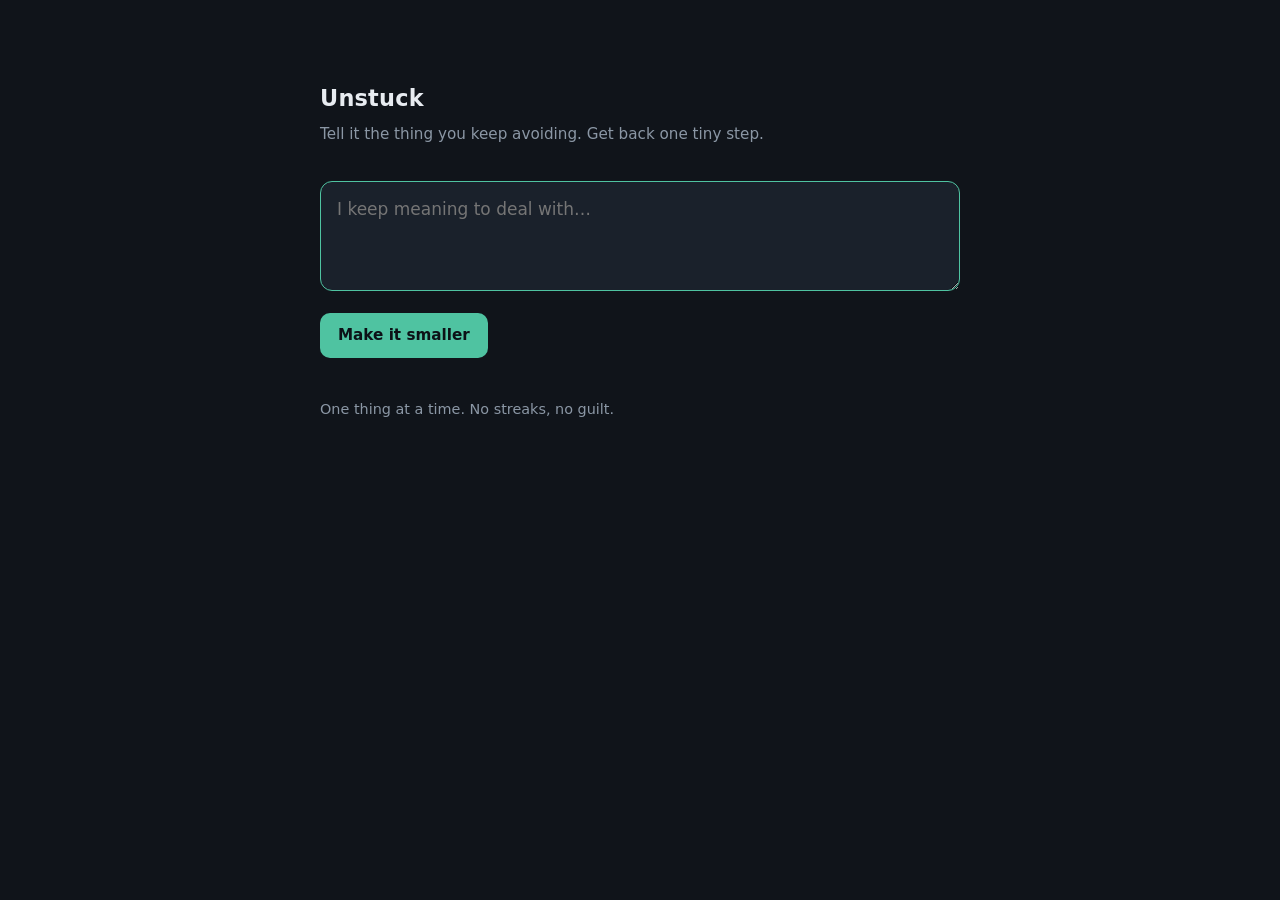
==== public/focus.html @ 2b9aa32b "feat: the Map — graph canvas with AI-proposed operations The graph is now the single source of truth" ====
<!doctype html>
<html lang="en">
<head>
<meta charset="utf-8">
<meta name="viewport" content="width=device-width, initial-scale=1">
<title>Unstuck</title>
<style>
  :root {
    --bg: #10141a;
    --card: #1a212b;
    --ink: #e8ecf1;
    --muted: #8b97a5;
    --accent: #4fc3a1;
    --accent-soft: rgba(79, 195, 161, 0.12);
    --warn: #d9a05b;
  }
  * { box-sizing: border-box; }
  body {
    margin: 0;
    min-height: 100vh;
    background: var(--bg);
    color: var(--ink);
    font: 17px/1.6 "Segoe UI", system-ui, sans-serif;
    display: flex;
    justify-content: center;
  }
  main { width: min(640px, 92vw); padding: 9vh 0 6vh; }
  h1 { font-size: 1.4rem; font-weight: 600; letter-spacing: 0.01em; margin: 0 0 0.3rem; }
  .tagline { color: var(--muted); margin: 0 0 2.2rem; font-size: 0.95rem; }

  textarea {
    width: 100%;
    min-height: 110px;
    resize: vertical;
    background: var(--card);
    color: var(--ink);
    border: 1px solid #2a3442;
    border-radius: 12px;
    padding: 14px 16px;
    font: inherit;
    outline: none;
  }
  textarea:focus { border-color: var(--accent); }

  button {
    font: inherit;
    font-size: 0.95rem;
    border: 0;
    border-radius: 10px;
    padding: 10px 18px;
    cursor: pointer;
    background: var(--accent);
    color: #0c1116;
    font-weight: 600;
  }
  button.secondary { background: #2a3442; color: var(--ink); font-weight: 400; }
  button:disabled { opacity: 0.45; cursor: wait; }
  .row { display: flex; gap: 10px; margin-top: 14px; flex-wrap: wrap; }

  .card {
    background: var(--card);
    border: 1px solid #2a3442;
    border-radius: 14px;
    padding: 22px 24px;
    margin-top: 1.6rem;
    animation: rise 0.35s ease both;
  }
  @keyframes rise { from { opacity: 0; transform: translateY(8px); } to { opacity: 1; transform: none; } }
  .card .label {
    font-size: 0.75rem; text-transform: uppercase; letter-spacing: 0.12em;
    color: var(--accent); margin-bottom: 0.5rem;
  }
  .card.question .label { color: var(--warn); }
  .card p { margin: 0; }
  .not-today {
    margin-top: 0.9rem; padding: 10px 14px; border-radius: 10px;
    background: var(--accent-soft); color: var(--accent); font-size: 0.92rem;
  }
  .error { color: #e07a7a; margin-top: 1rem; font-size: 0.92rem; }
  .hidden { display: none; }
  .quiet { color: var(--muted); font-size: 0.9rem; margin-top: 2.5rem; }
</style>
</head>
<body>
<main>
  <h1>Unstuck</h1>
  <p class="tagline">Tell it the thing you keep avoiding. Get back one tiny step.</p>

  <section id="capture">
    <textarea id="stuck" placeholder="I keep meaning to deal with…" autofocus></textarea>
    <div class="row">
      <button id="go">Make it smaller</button>
    </div>
  </section>

  <section id="step" class="hidden">
    <div class="card" id="card">
      <div class="label" id="card-label"></div>
      <p id="card-text"></p>
      <div class="not-today hidden" id="not-today"></div>
    </div>

    <div class="row hidden" id="action-buttons">
      <button id="did-it">I did it</button>
      <button class="secondary" id="too-big">Still too big</button>
      <button class="secondary" id="start-over">Different thing</button>
    </div>

    <div class="hidden" id="answer-area">
      <div class="row">
        <textarea id="answer" rows="2" placeholder="Your answer…" style="min-height:54px"></textarea>
      </div>
      <div class="row">
        <button id="send-answer">Answer</button>
        <button class="secondary" id="use-default"></button>
      </div>
    </div>

    <div class="row hidden" id="message-buttons">
      <button id="next-one">Give me the next tiny step</button>
      <button class="secondary" id="done-for-now">Done for now</button>
    </div>
  </section>

  <p class="error hidden" id="error"></p>
  <p class="quiet">One thing at a time. No streaks, no guilt.</p>
</main>

<script>
  const $ = (id) => document.getElementById(id);
  let messages = [];
  let busy = false;

  function show(el, on = true) { el.classList.toggle("hidden", !on); }

  function setBusy(on) {
    busy = on;
    document.querySelectorAll("button").forEach((b) => (b.disabled = on));
  }

  async function send(userText) {
    messages.push({ role: "user", content: userText });
    setBusy(true);
    show($("error"), false);
    try {
      const res = await fetch("/api/next-step", {
        method: "POST",
        headers: { "content-type": "application/json" },
        body: JSON.stringify({ messages }),
      });
      const step = await res.json();
      if (!res.ok) throw new Error(step.error || "Something went wrong.");
      messages.push({ role: "assistant", content: JSON.stringify(step) });
      render(step);
    } catch (err) {
      // keep the failed turn out of history so retry is clean
      messages.pop();
      $("error").textContent = err.message;
      show($("error"));
    } finally {
      setBusy(false);
    }
  }

  function render(step) {
    show($("capture"), false);
    show($("step"));
    show($("action-buttons"), false);
    show($("answer-area"), false);
    show($("message-buttons"), false);
    show($("not-today"), false);

    const card = $("card");
    card.className = "card " + step.kind;
    $("card-text").textContent = step.text;

    if (step.kind === "action") {
      $("card-label").textContent = "Your one tiny step";
      if (step.not_today) {
        $("not-today").textContent = step.not_today;
        show($("not-today"));
      }
      show($("action-buttons"));
    } else if (step.kind === "question") {
      $("card-label").textContent = "Quick question";
      $("answer").value = "";
      $("use-default").textContent = step.default
        ? "I don't know — " + step.default
        : "I don't know, you pick";
      show($("answer-area"));
    } else {
      $("card-label").textContent = "Unstuck";
      show($("message-buttons"));
    }
  }

  function reset() {
    messages = [];
    $("stuck").value = "";
    show($("step"), false);
    show($("capture"));
    $("stuck").focus();
  }

  $("go").addEventListener("click", () => {
    const text = $("stuck").value.trim();
    if (text && !busy) send("I'm stuck on this: " + text);
  });
  $("stuck").addEventListener("keydown", (e) => {
    if (e.key === "Enter" && (e.ctrlKey || e.metaKey)) $("go").click();
  });

  $("did-it").addEventListener("click", () => send("I did it."));
  $("too-big").addEventListener("click", () =>
    send("That's still too big. Split it smaller."));
  $("start-over").addEventListener("click", reset);

  $("send-answer").addEventListener("click", () => {
    const a = $("answer").value.trim();
    if (a && !busy) send(a);
  });
  $("use-default").addEventListener("click", () =>
    send("I don't know — go with your default."));

  $("next-one").addEventListener("click", () =>
    send("Give me the next tiny step."));
  $("done-for-now").addEventListener("click", reset);
</script>
</body>
</html>
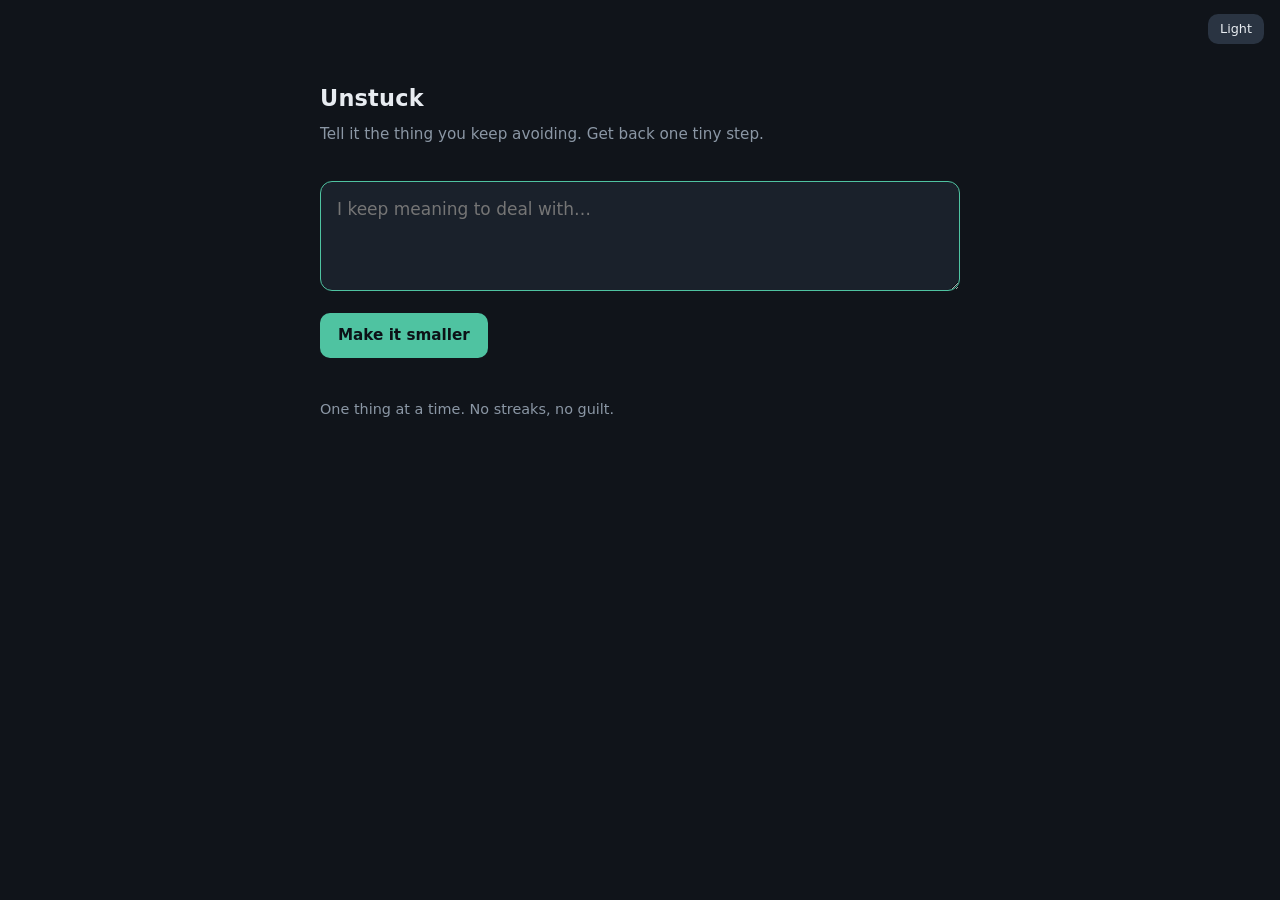
==== commit 758616aa: "feat: full node editing on the Map + light mode everywhere Map inspector is now a real editor: title" ====
--- a/public/focus.html
+++ b/public/focus.html
@@ -4,6 +4,7 @@
 <meta charset="utf-8">
 <meta name="viewport" content="width=device-width, initial-scale=1">
 <title>Unstuck</title>
+<script>if (localStorage.getItem("unstuck.theme") === "light") document.documentElement.classList.add("light");</script>
 <style>
   :root {
     --bg: #10141a;
@@ -13,6 +14,19 @@
     --accent: #4fc3a1;
     --accent-soft: rgba(79, 195, 161, 0.12);
     --warn: #d9a05b;
+    --line: #2a3442;
+    color-scheme: dark;
+  }
+  html.light {
+    --bg: #eef2f5;
+    --card: #ffffff;
+    --ink: #1c2733;
+    --muted: #5f6e7d;
+    --accent: #1f9d7e;
+    --accent-soft: rgba(31, 157, 126, 0.12);
+    --warn: #b87b2e;
+    --line: #d4dde4;
+    color-scheme: light;
   }
   * { box-sizing: border-box; }
   body {
@@ -34,7 +48,7 @@
     resize: vertical;
     background: var(--card);
     color: var(--ink);
-    border: 1px solid #2a3442;
+    border: 1px solid var(--line);
     border-radius: 12px;
     padding: 14px 16px;
     font: inherit;
@@ -53,13 +67,14 @@
     color: #0c1116;
     font-weight: 600;
   }
-  button.secondary { background: #2a3442; color: var(--ink); font-weight: 400; }
+  html.light button:not(.secondary) { color: #fff; }
+  button.secondary { background: var(--line); color: var(--ink); font-weight: 400; }
   button:disabled { opacity: 0.45; cursor: wait; }
   .row { display: flex; gap: 10px; margin-top: 14px; flex-wrap: wrap; }
 
   .card {
     background: var(--card);
-    border: 1px solid #2a3442;
+    border: 1px solid var(--line);
     border-radius: 14px;
     padding: 22px 24px;
     margin-top: 1.6rem;
@@ -82,6 +97,8 @@
 </style>
 </head>
 <body>
+<button class="secondary" id="theme"
+  style="position: fixed; top: 14px; right: 16px; font-size: 0.8rem; padding: 5px 12px;">Light</button>
 <main>
   <h1>Unstuck</h1>
   <p class="tagline">Tell it the thing you keep avoiding. Get back one tiny step.</p>
@@ -225,6 +242,19 @@
   $("next-one").addEventListener("click", () =>
     send("Give me the next tiny step."));
   $("done-for-now").addEventListener("click", reset);
+
+  let theme = localStorage.getItem("unstuck.theme") || "dark";
+  function setTheme(t) {
+    theme = t;
+    localStorage.setItem("unstuck.theme", t);
+    document.documentElement.classList.toggle("light", t === "light");
+    $("theme").textContent = t === "light" ? "Dark" : "Light";
+  }
+  $("theme").textContent = theme === "light" ? "Dark" : "Light";
+  $("theme").addEventListener("click", () => setTheme(theme === "light" ? "dark" : "light"));
+  window.addEventListener("storage", (e) => {
+    if (e.key === "unstuck.theme" && e.newValue && e.newValue !== theme) setTheme(e.newValue);
+  });
 </script>
 </body>
 </html>
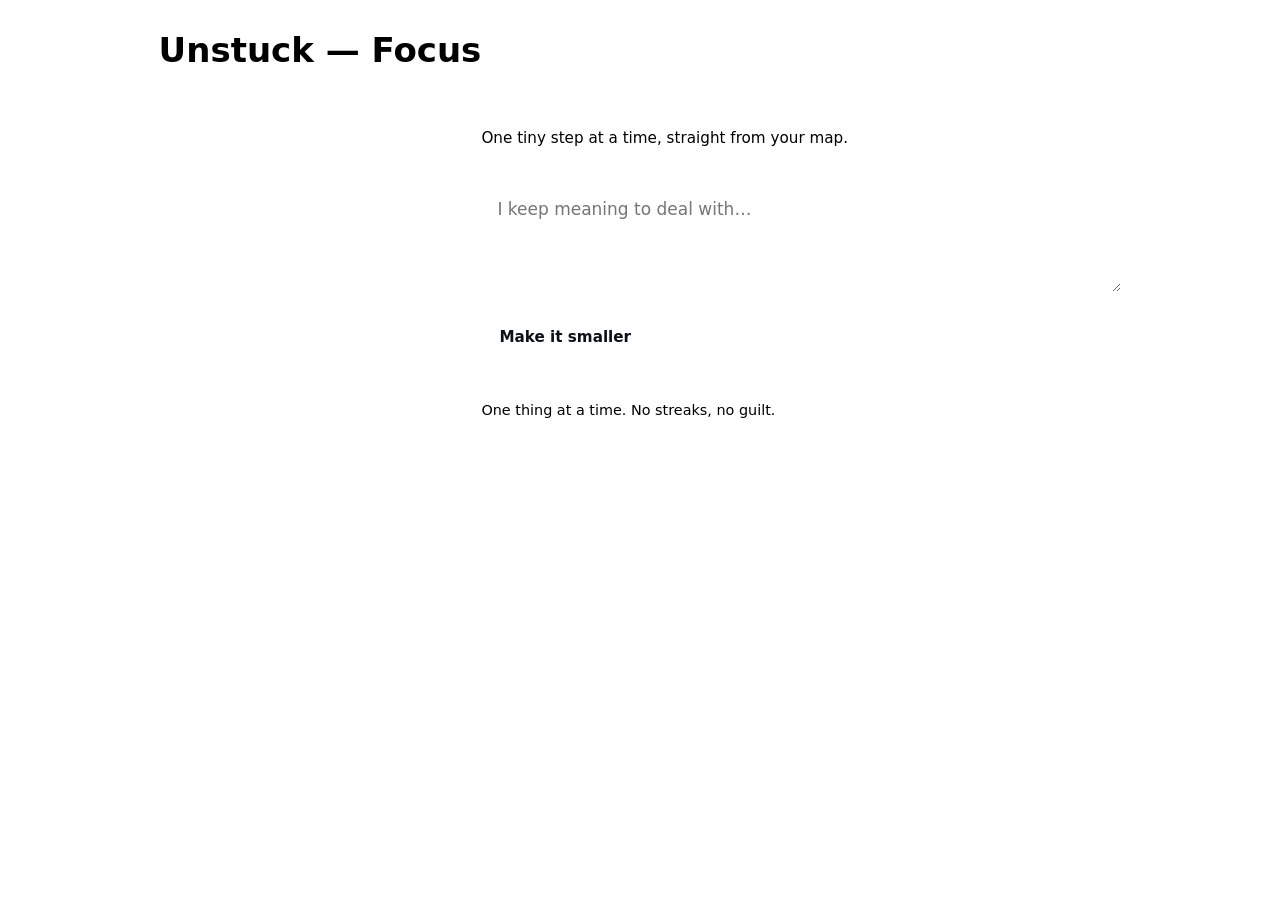
==== commit a7220f62: "feat: Phase 1 — Focus joins the graph; shared theme/nav runtime Focus is now a projection of the sam" ====
--- a/public/focus.html
+++ b/public/focus.html
@@ -3,31 +3,10 @@
 <head>
 <meta charset="utf-8">
 <meta name="viewport" content="width=device-width, initial-scale=1">
-<title>Unstuck</title>
-<script>if (localStorage.getItem("unstuck.theme") === "light") document.documentElement.classList.add("light");</script>
+<title>Unstuck — Focus</title>
+<script src="/assets/app.js"></script>
+<link rel="stylesheet" href="/assets/app.css">
 <style>
-  :root {
-    --bg: #10141a;
-    --card: #1a212b;
-    --ink: #e8ecf1;
-    --muted: #8b97a5;
-    --accent: #4fc3a1;
-    --accent-soft: rgba(79, 195, 161, 0.12);
-    --warn: #d9a05b;
-    --line: #2a3442;
-    color-scheme: dark;
-  }
-  html.light {
-    --bg: #eef2f5;
-    --card: #ffffff;
-    --ink: #1c2733;
-    --muted: #5f6e7d;
-    --accent: #1f9d7e;
-    --accent-soft: rgba(31, 157, 126, 0.12);
-    --warn: #b87b2e;
-    --line: #d4dde4;
-    color-scheme: light;
-  }
   * { box-sizing: border-box; }
   body {
     margin: 0;
@@ -38,9 +17,8 @@
     display: flex;
     justify-content: center;
   }
-  main { width: min(640px, 92vw); padding: 9vh 0 6vh; }
-  h1 { font-size: 1.4rem; font-weight: 600; letter-spacing: 0.01em; margin: 0 0 0.3rem; }
-  .tagline { color: var(--muted); margin: 0 0 2.2rem; font-size: 0.95rem; }
+  main { width: min(640px, 92vw); padding: 14vh 0 6vh; }
+  .tagline { color: var(--muted); margin: 0 0 2rem; font-size: 0.95rem; }
 
   textarea {
     width: 100%;
@@ -70,14 +48,15 @@
   html.light button:not(.secondary) { color: #fff; }
   button.secondary { background: var(--line); color: var(--ink); font-weight: 400; }
   button:disabled { opacity: 0.45; cursor: wait; }
-  .row { display: flex; gap: 10px; margin-top: 14px; flex-wrap: wrap; }
+  .row { display: flex; gap: 10px; margin-top: 14px; flex-wrap: wrap; align-items: center; }
+  .row a { color: var(--muted); font-size: 0.9rem; }
+  .row a:hover { color: var(--accent); }
 
   .card {
     background: var(--card);
     border: 1px solid var(--line);
     border-radius: 14px;
     padding: 22px 24px;
-    margin-top: 1.6rem;
     animation: rise 0.35s ease both;
   }
   @keyframes rise { from { opacity: 0; transform: translateY(8px); } to { opacity: 1; transform: none; } }
@@ -85,57 +64,88 @@
     font-size: 0.75rem; text-transform: uppercase; letter-spacing: 0.12em;
     color: var(--accent); margin-bottom: 0.5rem;
   }
-  .card.question .label { color: var(--warn); }
+  .card.question .label { color: var(--time); }
   .card p { margin: 0; }
-  .not-today {
-    margin-top: 0.9rem; padding: 10px 14px; border-radius: 10px;
-    background: var(--accent-soft); color: var(--accent); font-size: 0.92rem;
-  }
-  .error { color: #e07a7a; margin-top: 1rem; font-size: 0.92rem; }
+  .card .meta { color: var(--muted); font-size: 0.88rem; margin-top: 0.7rem; }
+  .context { color: var(--muted); font-size: 0.92rem; margin: 0 0 1rem; }
+
+  .error { color: var(--stuck); margin-top: 1rem; font-size: 0.92rem; }
   .hidden { display: none; }
   .quiet { color: var(--muted); font-size: 0.9rem; margin-top: 2.5rem; }
 </style>
 </head>
 <body>
-<button class="secondary" id="theme"
-  style="position: fixed; top: 14px; right: 16px; font-size: 0.8rem; padding: 5px 12px;">Light</button>
+<div class="topbar">
+  <h1>Unstuck — Focus</h1>
+  <nav data-nav></nav>
+</div>
+
 <main>
-  <h1>Unstuck</h1>
-  <p class="tagline">Tell it the thing you keep avoiding. Get back one tiny step.</p>
-
-  <section id="capture">
-    <textarea id="stuck" placeholder="I keep meaning to deal with…" autofocus></textarea>
+  <p class="tagline" id="tagline">One tiny step at a time, straight from your map.</p>
+
+  <section id="capture" class="hidden">
+    <textarea id="stuck" placeholder="I keep meaning to deal with…"></textarea>
     <div class="row">
       <button id="go">Make it smaller</button>
     </div>
   </section>
 
   <section id="step" class="hidden">
-    <div class="card" id="card">
-      <div class="label" id="card-label"></div>
+    <p class="context hidden" id="context"></p>
+    <div class="card">
+      <div class="label">Your one tiny step</div>
       <p id="card-text"></p>
-      <div class="not-today hidden" id="not-today"></div>
-    </div>
-
-    <div class="row hidden" id="action-buttons">
+      <p class="meta" id="card-meta"></p>
+    </div>
+    <div class="row">
       <button id="did-it">I did it</button>
       <button class="secondary" id="too-big">Still too big</button>
-      <button class="secondary" id="start-over">Different thing</button>
-    </div>
-
-    <div class="hidden" id="answer-area">
-      <div class="row">
-        <textarea id="answer" rows="2" placeholder="Your answer…" style="min-height:54px"></textarea>
-      </div>
-      <div class="row">
-        <button id="send-answer">Answer</button>
-        <button class="secondary" id="use-default"></button>
-      </div>
-    </div>
-
-    <div class="row hidden" id="message-buttons">
-      <button id="next-one">Give me the next tiny step</button>
+      <button class="secondary" id="different">Different one</button>
+    </div>
+  </section>
+
+  <section id="celebrate" class="hidden">
+    <div class="card">
+      <div class="label">Done</div>
+      <p id="celebrate-text"></p>
+    </div>
+    <div class="row">
+      <button id="next-one">Next tiny step</button>
       <button class="secondary" id="done-for-now">Done for now</button>
+    </div>
+  </section>
+
+  <section id="rest" class="hidden">
+    <div class="card">
+      <div class="label">Unstuck</div>
+      <p>Good. Come back whenever — nothing here punishes absence.</p>
+    </div>
+    <div class="row">
+      <button class="secondary" id="one-more">Pick another anyway</button>
+    </div>
+  </section>
+
+  <section id="split-offer" class="hidden">
+    <div class="card">
+      <div class="label">Nothing bite-sized yet</div>
+      <p id="split-text"></p>
+    </div>
+    <div class="row">
+      <button id="split-go">Make it smaller</button>
+      <a href="/">or open the Map</a>
+    </div>
+  </section>
+
+  <section id="ask" class="hidden">
+    <div class="card question">
+      <div class="label">Quick question</div>
+      <p id="ask-text"></p>
+    </div>
+    <div class="row">
+      <textarea id="answer" rows="2" placeholder="Your answer…" style="min-height:54px"></textarea>
+    </div>
+    <div class="row">
+      <button id="send-answer">Answer</button>
     </div>
   </section>
 
@@ -145,116 +155,281 @@
 
 <script>
   const $ = (id) => document.getElementById(id);
-  let messages = [];
+  const SECTIONS = ["capture", "step", "celebrate", "rest", "split-offer", "ask"];
   let busy = false;
-
-  function show(el, on = true) { el.classList.toggle("hidden", !on); }
-
+  let convo = [];            // this visit only — the graph itself is the memory
+  let excluded = new Set();  // "different one" skips, this visit only
+  let current = null;        // node id on the card
+  let splitTarget = null;
+
+  // ---- the shared graph (same localStorage the Map saves) ----
+  function loadElements() { return JSON.parse(localStorage.getItem("unstuck.graph") || "[]"); }
+  function saveElements(els) { localStorage.setItem("unstuck.graph", JSON.stringify(els)); }
+
+  function graphFrom(els) {
+    const nodes = [], edges = [];
+    for (const el of els) {
+      const d = el.data || {};
+      if (d.source && d.target) edges.push({ source: d.source, target: d.target, kind: d.kind || "part_of" });
+      else if (d.id) nodes.push(d);
+    }
+    return { nodes, edges };
+  }
+
+  // same day-precision snapshot the Map sends
+  function snapshot(els) {
+    const g = graphFrom(els);
+    const day = (iso) => (iso ? iso.slice(0, 10) : undefined);
+    return {
+      nodes: g.nodes.map((d) => ({ id: d.id, label: d.label, type: d.type, mode: d.mode,
+        minutes: d.minutes, when: d.when, detail: d.detail, status: d.status || "open",
+        created: day(d.createdAt), touched: day(d.touchedAt), done: day(d.doneAt) })),
+      edges: g.edges,
+    };
+  }
+
+  // ---- the deterministic picker (hybrid contract: no API call to pick) ----
+  // candidates: open, type=step, not blocked by an open node
+  // order: stalest cluster first, then smallest minutes, then oldest
+  function pick(g, skip = new Set()) {
+    const byId = new Map(g.nodes.map((n) => [n.id, n]));
+    const isOpen = (n) => n && (n.status || "open") !== "done";
+    const blocked = new Set(g.edges
+      .filter((e) => e.kind === "blocks" && isOpen(byId.get(e.source)))
+      .map((e) => e.target));
+    const parentOf = new Map(g.edges.filter((e) => e.kind === "part_of").map((e) => [e.source, e.target]));
+    const rootOf = (id) => {
+      let cur = id; const seen = new Set();
+      while (parentOf.has(cur) && !seen.has(cur)) { seen.add(cur); cur = parentOf.get(cur); }
+      return cur;
+    };
+    const lastTouch = new Map(); // cluster root -> most recent activity
+    for (const n of g.nodes) {
+      const r = rootOf(n.id);
+      const t = n.touchedAt || n.createdAt || "";
+      if (t > (lastTouch.get(r) || "")) lastTouch.set(r, t);
+    }
+    const candidates = g.nodes.filter((n) =>
+      isOpen(n) && n.type === "step" && !blocked.has(n.id) && !skip.has(n.id));
+    candidates.sort((a, b) => {
+      const sa = lastTouch.get(rootOf(a.id)) || "", sb = lastTouch.get(rootOf(b.id)) || "";
+      if (sa !== sb) return sa < sb ? -1 : 1;
+      const ma = a.minutes || 999, mb = b.minutes || 999;
+      if (ma !== mb) return ma - mb;
+      const ca = a.createdAt || "", cb = b.createdAt || "";
+      return ca < cb ? -1 : ca > cb ? 1 : 0;
+    });
+    return { step: candidates[0] || null, parentOf, byId };
+  }
+
+  function stalestOpenBig(g) {
+    const isOpen = (n) => (n.status || "open") !== "done";
+    const bigs = g.nodes.filter((n) => isOpen(n) && (n.type === "stuck" || n.type === "task"));
+    bigs.sort((a, b) => ((a.touchedAt || a.createdAt || "") < (b.touchedAt || b.createdAt || "") ? -1 : 1));
+    return bigs[0] || null;
+  }
+
+  // ---- UI ----
+  function show(name) {
+    for (const s of SECTIONS) $(s).classList.toggle("hidden", s !== name);
+    $("error").classList.add("hidden");
+  }
   function setBusy(on) {
     busy = on;
     document.querySelectorAll("button").forEach((b) => (b.disabled = on));
   }
-
-  async function send(userText) {
-    messages.push({ role: "user", content: userText });
+  function fail(msg) { $("error").textContent = msg; $("error").classList.remove("hidden"); }
+
+  function showStep(step, g, contextText) {
+    current = step.id;
+    $("card-text").textContent = step.label;
+    const bits = [];
+    if (step.minutes) bits.push("~" + step.minutes + " min");
+    const parent = g.parentOf.get(step.id) && g.byId.get(g.parentOf.get(step.id));
+    if (parent) bits.push("part of “" + parent.label + "”");
+    if (step.detail) bits.push(step.detail);
+    $("card-meta").textContent = bits.join(" · ");
+    $("card-meta").classList.toggle("hidden", !bits.length);
+    $("context").textContent = contextText || "";
+    $("context").classList.toggle("hidden", !contextText);
+    show("step");
+  }
+
+  function refresh(opts = {}) {
+    if (!opts.keepSkips) excluded = new Set();
+    const els = loadElements();
+    const g = graphFrom(els);
+    if (!g.nodes.length) { show("capture"); $("stuck").focus(); return; }
+    const picked = pick(g, excluded);
+    if (picked.step) { showStep(picked.step, picked, opts.context); return; }
+    const target = stalestOpenBig(g);
+    if (target) {
+      splitTarget = target;
+      $("split-text").textContent = "“" + target.label + "” is on your map, but nothing on it is small enough to just do.";
+      show("split-offer");
+      return;
+    }
+    $("tagline").textContent = "Map's clear. Dump the next thing weighing on you.";
+    show("capture");
+  }
+
+  // ---- applying model operations (same vocabulary as the Map) ----
+  function placeNear(id, ops, els) {
+    const partOf = ops.find((o) => o.op === "add_edge" && o.kind === "part_of" && o.source === id);
+    const anchor = partOf && els.find((e) => e.data && e.data.id === partOf.target && e.position);
+    const base = anchor ? anchor.position : { x: 450, y: 320 };
+    return { x: base.x + (Math.random() - 0.5) * 160, y: base.y + 60 + (Math.random() - 0.5) * 80 };
+  }
+
+  function applyOps(ops, els) {
+    const now = new Date().toISOString();
+    const node = (id) => els.find((e) => e.data && e.data.id === id && !e.data.source);
+    for (const o of ops) {
+      try {
+        if (o.op === "add_node" && o.id && !node(o.id)) {
+          els.push({ group: "nodes",
+            data: { id: o.id, label: o.label || o.id, type: o.type || "task", mode: o.mode || "step",
+                    minutes: o.minutes, when: o.when, detail: o.detail, status: o.status || "open",
+                    createdAt: now, touchedAt: now },
+            position: placeNear(o.id, ops, els) });
+        } else if (o.op === "update_node") {
+          const n = node(o.id);
+          if (n) {
+            for (const k of ["label", "type", "mode", "minutes", "when", "detail", "status"])
+              if (o[k] !== undefined) n.data[k] = o[k];
+            n.data.touchedAt = now;
+            if (o.status === "done") n.data.doneAt = now;
+            else if (o.status === "open") delete n.data.doneAt;
+          }
+        } else if (o.op === "remove_node") {
+          const i = els.findIndex((e) => e.data && (e.data.id === o.id || e.data.source === o.id || e.data.target === o.id));
+          for (let j = els.length - 1; j >= 0; j--) {
+            const d = els[j].data || {};
+            if (d.id === o.id || d.source === o.id || d.target === o.id) els.splice(j, 1);
+          }
+        } else if (o.op === "add_edge" && node(o.source) && node(o.target)) {
+          const eid = o.source + "->" + o.target + ":" + (o.kind || "part_of");
+          if (!els.some((e) => e.data && e.data.id === eid))
+            els.push({ group: "edges", data: { id: eid, source: o.source, target: o.target, kind: o.kind || "part_of" } });
+        } else if (o.op === "remove_edge") {
+          for (let j = els.length - 1; j >= 0; j--) {
+            const d = els[j].data || {};
+            if (d.source === o.source && d.target === o.target) els.splice(j, 1);
+          }
+        }
+      } catch (e) { console.warn("op failed", o, e); }
+    }
+    saveElements(els);
+  }
+
+  // ---- the model (split / capture / questions only — never to pick) ----
+  async function graphStep(userText) {
+    convo.push({ role: "user", content: userText });
     setBusy(true);
-    show($("error"), false);
     try {
-      const res = await fetch("/api/next-step", {
+      const els = loadElements();
+      const res = await fetch("/api/graph-step", {
         method: "POST",
         headers: { "content-type": "application/json" },
-        body: JSON.stringify({ messages }),
+        body: JSON.stringify({ messages: convo, graph: snapshot(els) }),
       });
-      const step = await res.json();
-      if (!res.ok) throw new Error(step.error || "Something went wrong.");
-      messages.push({ role: "assistant", content: JSON.stringify(step) });
-      render(step);
+      const out = await res.json();
+      if (!res.ok) throw new Error(out.error || "Something went wrong.");
+      convo.push({ role: "assistant", content: out.reply });
+      applyOps(out.operations || [], els);
+      return out;
     } catch (err) {
-      // keep the failed turn out of history so retry is clean
-      messages.pop();
-      $("error").textContent = err.message;
-      show($("error"));
+      convo.pop();
+      throw err;
     } finally {
       setBusy(false);
     }
   }
 
-  function render(step) {
-    show($("capture"), false);
-    show($("step"));
-    show($("action-buttons"), false);
-    show($("answer-area"), false);
-    show($("message-buttons"), false);
-    show($("not-today"), false);
-
-    const card = $("card");
-    card.className = "card " + step.kind;
-    $("card-text").textContent = step.text;
-
-    if (step.kind === "action") {
-      $("card-label").textContent = "Your one tiny step";
-      if (step.not_today) {
-        $("not-today").textContent = step.not_today;
-        show($("not-today"));
-      }
-      show($("action-buttons"));
-    } else if (step.kind === "question") {
-      $("card-label").textContent = "Quick question";
-      $("answer").value = "";
-      $("use-default").textContent = step.default
-        ? "I don't know — " + step.default
-        : "I don't know, you pick";
-      show($("answer-area"));
-    } else {
-      $("card-label").textContent = "Unstuck";
-      show($("message-buttons"));
-    }
-  }
-
-  function reset() {
-    messages = [];
+  // after a capture/split, prefer a step the model just added
+  function afterOps(out) {
+    const ops = out.operations || [];
+    if (!ops.length) { $("ask-text").textContent = out.reply; show("ask"); $("answer").value = ""; $("answer").focus(); return; }
+    const added = new Set(ops.filter((o) => o.op === "add_node").map((o) => o.id));
+    const g = pick(graphFrom(loadElements()), new Set());
+    const fresh = pick(graphFrom(loadElements()),
+      new Set(graphFrom(loadElements()).nodes.filter((n) => !added.has(n.id)).map((n) => n.id)));
+    if (fresh.step) showStep(fresh.step, fresh, out.reply);
+    else if (g.step) showStep(g.step, g, out.reply);
+    else refresh({ context: out.reply });
+  }
+
+  // ---- buttons ----
+  $("go").addEventListener("click", async () => {
+    const t = $("stuck").value.trim();
+    if (!t || busy) return;
     $("stuck").value = "";
-    show($("step"), false);
-    show($("capture"));
-    $("stuck").focus();
-  }
-
-  $("go").addEventListener("click", () => {
-    const text = $("stuck").value.trim();
-    if (text && !busy) send("I'm stuck on this: " + text);
+    try { afterOps(await graphStep("I'm stuck on this: " + t)); }
+    catch (err) { show("capture"); fail(err.message); }
   });
   $("stuck").addEventListener("keydown", (e) => {
     if (e.key === "Enter" && (e.ctrlKey || e.metaKey)) $("go").click();
   });
 
-  $("did-it").addEventListener("click", () => send("I did it."));
-  $("too-big").addEventListener("click", () =>
-    send("That's still too big. Split it smaller."));
-  $("start-over").addEventListener("click", reset);
-
-  $("send-answer").addEventListener("click", () => {
+  $("did-it").addEventListener("click", () => {
+    if (!current) return;
+    const els = loadElements();
+    const el = els.find((e) => e.data && e.data.id === current && !e.data.source);
+    if (el) {
+      const now = new Date().toISOString();
+      el.data.status = "done"; el.data.doneAt = now; el.data.touchedAt = now;
+      saveElements(els);
+    }
+    const LINES = [
+      "Done. One less looming thing.",
+      "Small, real, finished. That's how this works.",
+      "That was the whole job for now — nicely done.",
+    ];
+    $("celebrate-text").textContent = LINES[Math.floor(Math.random() * LINES.length)];
+    current = null;
+    show("celebrate");
+  });
+
+  $("too-big").addEventListener("click", async () => {
+    if (!current || busy) return;
+    const els = loadElements();
+    const el = els.find((e) => e.data && e.data.id === current && !e.data.source);
+    const label = el ? el.data.label : current;
+    try { afterOps(await graphStep('Split "' + label + '" (id: ' + current + ") smaller — it's still too big.")); }
+    catch (err) { fail(err.message); }
+  });
+
+  $("different").addEventListener("click", () => {
+    if (current) excluded.add(current);
+    refresh({ keepSkips: true });
+  });
+
+  $("next-one").addEventListener("click", () => refresh());
+  $("done-for-now").addEventListener("click", () => show("rest"));
+  $("one-more").addEventListener("click", () => refresh());
+
+  $("split-go").addEventListener("click", async () => {
+    if (!splitTarget || busy) return;
+    try { afterOps(await graphStep('Split "' + splitTarget.label + '" (id: ' + splitTarget.id + ") into tiny first steps — nothing on it is small enough to just do.")); }
+    catch (err) { fail(err.message); }
+  });
+
+  $("send-answer").addEventListener("click", async () => {
     const a = $("answer").value.trim();
-    if (a && !busy) send(a);
-  });
-  $("use-default").addEventListener("click", () =>
-    send("I don't know — go with your default."));
-
-  $("next-one").addEventListener("click", () =>
-    send("Give me the next tiny step."));
-  $("done-for-now").addEventListener("click", reset);
-
-  let theme = localStorage.getItem("unstuck.theme") || "dark";
-  function setTheme(t) {
-    theme = t;
-    localStorage.setItem("unstuck.theme", t);
-    document.documentElement.classList.toggle("light", t === "light");
-    $("theme").textContent = t === "light" ? "Dark" : "Light";
-  }
-  $("theme").textContent = theme === "light" ? "Dark" : "Light";
-  $("theme").addEventListener("click", () => setTheme(theme === "light" ? "dark" : "light"));
+    if (!a || busy) return;
+    try { afterOps(await graphStep(a)); }
+    catch (err) { fail(err.message); }
+  });
+
+  // if another tab edits the graph while a step is showing, keep honest
   window.addEventListener("storage", (e) => {
-    if (e.key === "unstuck.theme" && e.newValue && e.newValue !== theme) setTheme(e.newValue);
-  });
+    if (e.key !== "unstuck.graph" || !current) return;
+    const g = graphFrom(loadElements());
+    const n = g.nodes.find((x) => x.id === current);
+    if (!n || (n.status || "open") === "done") refresh();
+  });
+
+  refresh();
 </script>
 </body>
 </html>
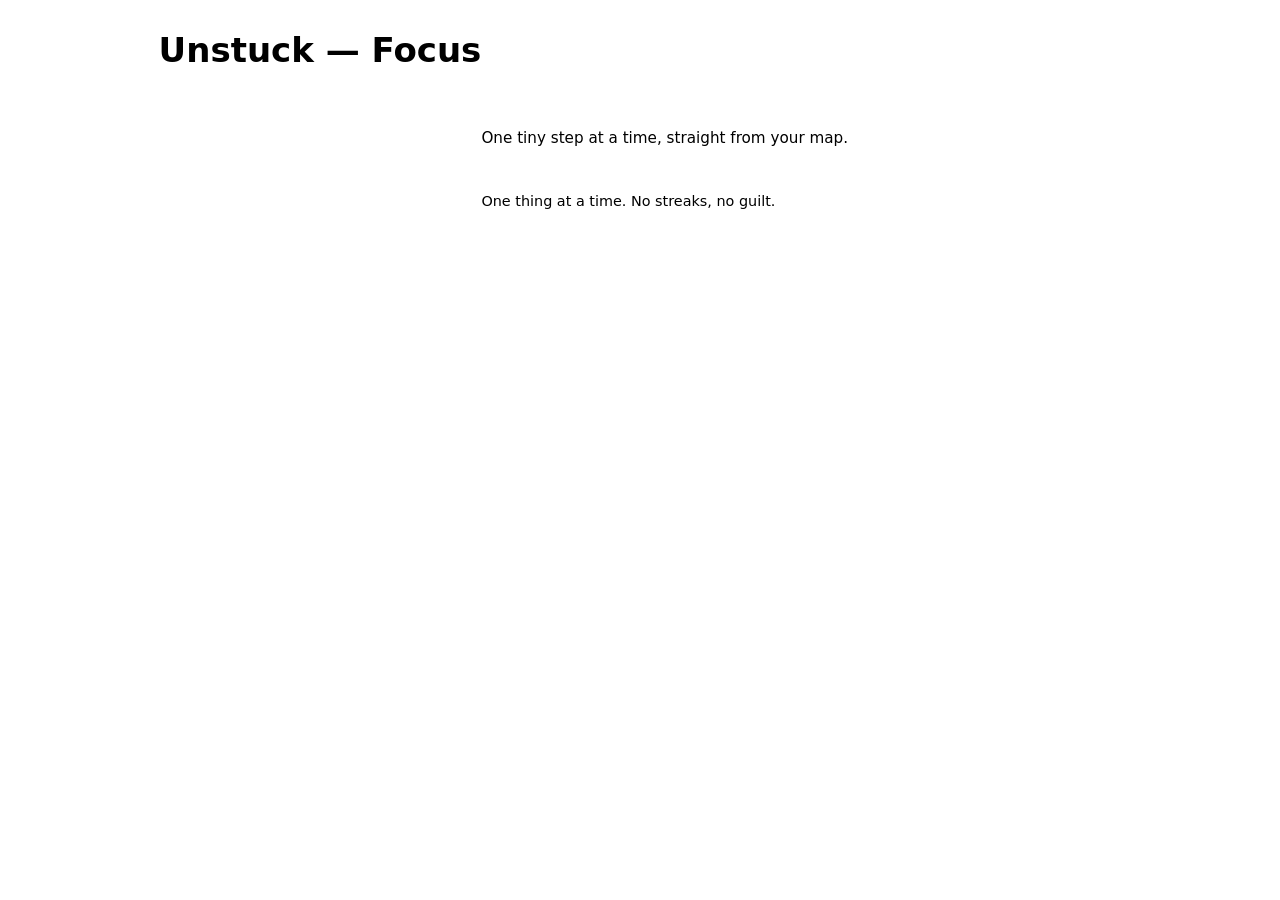
==== commit 428e8334: "feat: Phase 2 — the graph moves server-side The server now owns the canonical graph (cytoscape eleme" ====
--- a/public/focus.html
+++ b/public/focus.html
@@ -162,9 +162,8 @@
   let current = null;        // node id on the card
   let splitTarget = null;
 
-  // ---- the shared graph (same localStorage the Map saves) ----
-  function loadElements() { return JSON.parse(localStorage.getItem("unstuck.graph") || "[]"); }
-  function saveElements(els) { localStorage.setItem("unstuck.graph", JSON.stringify(els)); }
+  // ---- the shared graph (server-canonical; refreshed via SSE) ----
+  let elements = [];
 
   function graphFrom(els) {
     const nodes = [], edges = [];
@@ -174,18 +173,6 @@
       else if (d.id) nodes.push(d);
     }
     return { nodes, edges };
-  }
-
-  // same day-precision snapshot the Map sends
-  function snapshot(els) {
-    const g = graphFrom(els);
-    const day = (iso) => (iso ? iso.slice(0, 10) : undefined);
-    return {
-      nodes: g.nodes.map((d) => ({ id: d.id, label: d.label, type: d.type, mode: d.mode,
-        minutes: d.minutes, when: d.when, detail: d.detail, status: d.status || "open",
-        created: day(d.createdAt), touched: day(d.touchedAt), done: day(d.doneAt) })),
-      edges: g.edges,
-    };
   }
 
   // ---- the deterministic picker (hybrid contract: no API call to pick) ----
@@ -257,8 +244,7 @@
 
   function refresh(opts = {}) {
     if (!opts.keepSkips) excluded = new Set();
-    const els = loadElements();
-    const g = graphFrom(els);
+    const g = graphFrom(elements);
     if (!g.nodes.length) { show("capture"); $("stuck").focus(); return; }
     const picked = pick(g, excluded);
     if (picked.step) { showStep(picked.step, picked, opts.context); return; }
@@ -281,25 +267,26 @@
     return { x: base.x + (Math.random() - 0.5) * 160, y: base.y + 60 + (Math.random() - 0.5) * 80 };
   }
 
-  function applyOps(ops, els) {
-    const now = new Date().toISOString();
+  // Local apply of model ops (server is the authority and the only stamper —
+  // the caller forwards the same ops, positions riding along, to /api/ops).
+  function applyOps(ops) {
+    const els = elements;
     const node = (id) => els.find((e) => e.data && e.data.id === id && !e.data.source);
     for (const o of ops) {
       try {
         if (o.op === "add_node" && o.id && !node(o.id)) {
+          const pos = placeNear(o.id, ops, els);
+          o.x = pos.x; o.y = pos.y;
           els.push({ group: "nodes",
             data: { id: o.id, label: o.label || o.id, type: o.type || "task", mode: o.mode || "step",
-                    minutes: o.minutes, when: o.when, detail: o.detail, status: o.status || "open",
-                    createdAt: now, touchedAt: now },
-            position: placeNear(o.id, ops, els) });
+                    minutes: o.minutes, when: o.when, detail: o.detail, status: o.status || "open" },
+            position: pos });
         } else if (o.op === "update_node") {
           const n = node(o.id);
           if (n) {
             for (const k of ["label", "type", "mode", "minutes", "when", "detail", "status"])
               if (o[k] !== undefined) n.data[k] = o[k];
-            n.data.touchedAt = now;
-            if (o.status === "done") n.data.doneAt = now;
-            else if (o.status === "open") delete n.data.doneAt;
+            if (o.status === "open") delete n.data.doneAt;
           }
         } else if (o.op === "remove_node") {
           const i = els.findIndex((e) => e.data && (e.data.id === o.id || e.data.source === o.id || e.data.target === o.id));
@@ -319,7 +306,6 @@
         }
       } catch (e) { console.warn("op failed", o, e); }
     }
-    saveElements(els);
   }
 
   // ---- the model (split / capture / questions only — never to pick) ----
@@ -327,16 +313,16 @@
     convo.push({ role: "user", content: userText });
     setBusy(true);
     try {
-      const els = loadElements();
       const res = await fetch("/api/graph-step", {
         method: "POST",
         headers: { "content-type": "application/json" },
-        body: JSON.stringify({ messages: convo, graph: snapshot(els) }),
+        body: JSON.stringify({ messages: convo }),
       });
       const out = await res.json();
       if (!res.ok) throw new Error(out.error || "Something went wrong.");
       convo.push({ role: "assistant", content: out.reply });
-      applyOps(out.operations || [], els);
+      applyOps(out.operations || []);
+      Unstuck.sendOps(out.operations || []);
       return out;
     } catch (err) {
       convo.pop();
@@ -351,9 +337,9 @@
     const ops = out.operations || [];
     if (!ops.length) { $("ask-text").textContent = out.reply; show("ask"); $("answer").value = ""; $("answer").focus(); return; }
     const added = new Set(ops.filter((o) => o.op === "add_node").map((o) => o.id));
-    const g = pick(graphFrom(loadElements()), new Set());
-    const fresh = pick(graphFrom(loadElements()),
-      new Set(graphFrom(loadElements()).nodes.filter((n) => !added.has(n.id)).map((n) => n.id)));
+    const all = graphFrom(elements);
+    const g = pick(all, new Set());
+    const fresh = pick(all, new Set(all.nodes.filter((n) => !added.has(n.id)).map((n) => n.id)));
     if (fresh.step) showStep(fresh.step, fresh, out.reply);
     else if (g.step) showStep(g.step, g, out.reply);
     else refresh({ context: out.reply });
@@ -373,12 +359,11 @@
 
   $("did-it").addEventListener("click", () => {
     if (!current) return;
-    const els = loadElements();
-    const el = els.find((e) => e.data && e.data.id === current && !e.data.source);
+    const el = elements.find((e) => e.data && e.data.id === current && !e.data.source);
     if (el) {
-      const now = new Date().toISOString();
-      el.data.status = "done"; el.data.doneAt = now; el.data.touchedAt = now;
-      saveElements(els);
+      el.data.status = "done";
+      el.data.doneAt = new Date().toISOString(); // local hint; server stamps for real
+      Unstuck.sendOps([{ op: "update_node", id: current, status: "done" }]);
     }
     const LINES = [
       "Done. One less looming thing.",
@@ -392,8 +377,7 @@
 
   $("too-big").addEventListener("click", async () => {
     if (!current || busy) return;
-    const els = loadElements();
-    const el = els.find((e) => e.data && e.data.id === current && !e.data.source);
+    const el = elements.find((e) => e.data && e.data.id === current && !e.data.source);
     const label = el ? el.data.label : current;
     try { afterOps(await graphStep('Split "' + label + '" (id: ' + current + ") smaller — it's still too big.")); }
     catch (err) { fail(err.message); }
@@ -421,15 +405,15 @@
     catch (err) { fail(err.message); }
   });
 
-  // if another tab edits the graph while a step is showing, keep honest
-  window.addEventListener("storage", (e) => {
-    if (e.key !== "unstuck.graph" || !current) return;
-    const g = graphFrom(loadElements());
-    const n = g.nodes.find((x) => x.id === current);
+  // if another client edits the graph while a step is showing, keep honest
+  Unstuck.onGraphChange(async () => {
+    elements = await Unstuck.loadGraph();
+    if (!current || busy) return;
+    const n = graphFrom(elements).nodes.find((x) => x.id === current);
     if (!n || (n.status || "open") === "done") refresh();
   });
 
-  refresh();
+  Unstuck.loadGraph().then((els) => { elements = els; refresh(); });
 </script>
 </body>
 </html>
